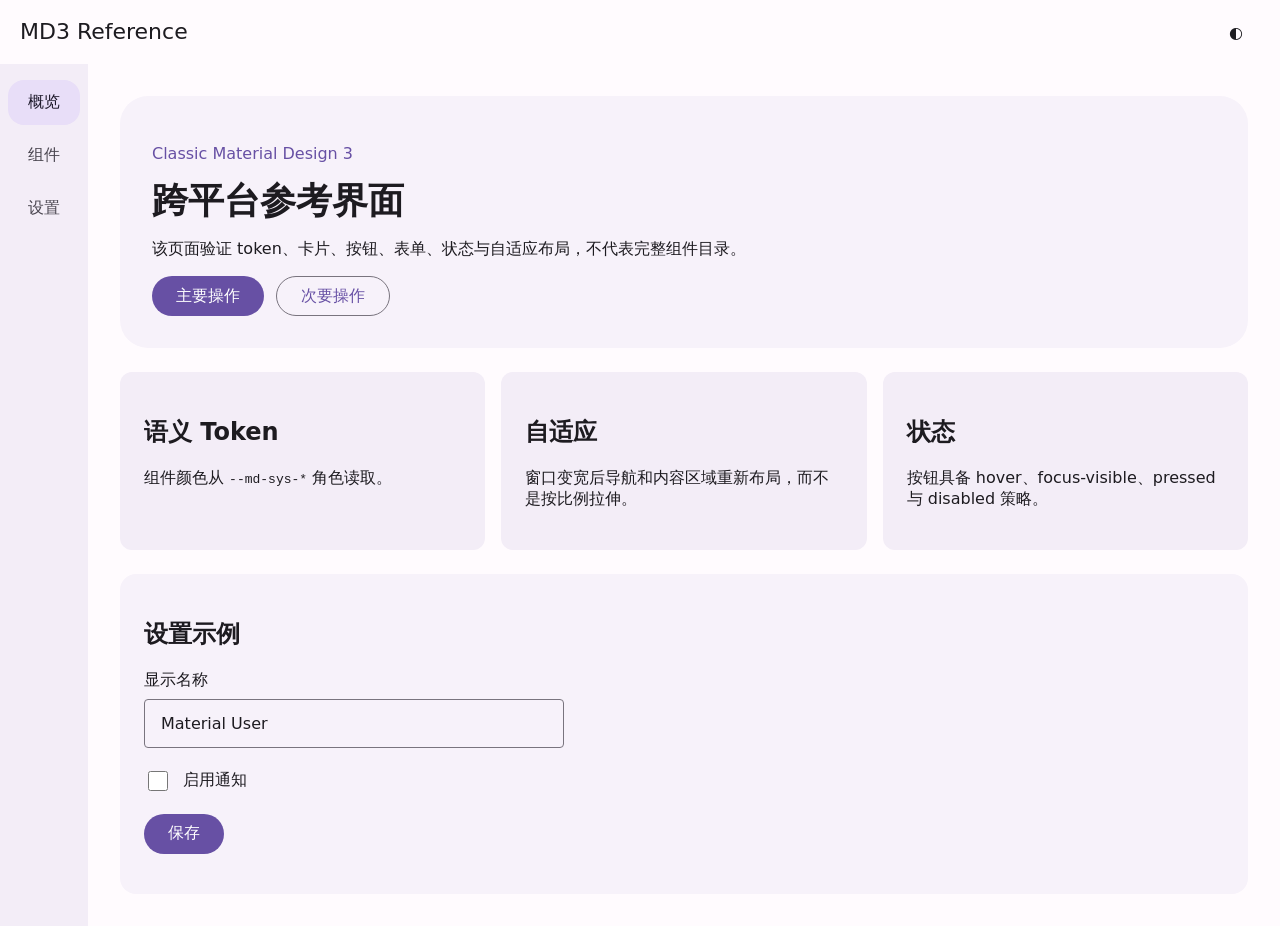
==== examples/reference-app/web/index.html @ a06bdd0f "feat: import Chinese Material Design 3 engineering repository" ====
<!doctype html>
<html lang="zh-CN">
<head>
  <meta charset="utf-8">
  <meta name="viewport" content="width=device-width,initial-scale=1">
  <title>MD3 Reference App</title>
  <link rel="stylesheet" href="../../../tokens/generated/web/tokens.css">
  <link rel="stylesheet" href="styles.css">
</head>
<body>
  <header class="top-app-bar">
    <span class="title">MD3 Reference</span>
    <button class="icon-button" id="themeToggle" aria-label="切换深浅主题">◐</button>
  </header>
  <div class="shell">
    <nav class="nav" aria-label="主要导航">
      <a href="#overview" aria-current="page">概览</a>
      <a href="#components">组件</a>
      <a href="#settings">设置</a>
    </nav>
    <main id="overview">
      <section class="hero">
        <p class="eyebrow">Classic Material Design 3</p>
        <h1>跨平台参考界面</h1>
        <p>该页面验证 token、卡片、按钮、表单、状态与自适应布局，不代表完整组件目录。</p>
        <div class="actions"><button class="filled">主要操作</button><button class="outlined">次要操作</button></div>
      </section>
      <section id="components" class="grid" aria-label="示例卡片">
        <article class="card"><h2>语义 Token</h2><p>组件颜色从 <code>--md-sys-*</code> 角色读取。</p></article>
        <article class="card"><h2>自适应</h2><p>窗口变宽后导航和内容区域重新布局，而不是按比例拉伸。</p></article>
        <article class="card"><h2>状态</h2><p>按钮具备 hover、focus-visible、pressed 与 disabled 策略。</p></article>
      </section>
      <section id="settings" class="form-section">
        <h2>设置示例</h2>
        <label class="field"><span>显示名称</span><input id="name" autocomplete="name" value="Material User"></label>
        <label class="switch-row"><input type="checkbox" id="notifications"><span>启用通知</span></label>
        <button class="filled" id="save">保存</button>
        <p id="status" role="status" aria-live="polite"></p>
      </section>
    </main>
  </div>
  <script src="app.js"></script>
</body>
</html>
---- tokens/generated/web/tokens.css ----
:root {
  --md-sys-color-primary: #6750A4;
  --md-sys-color-on-primary: #FFFFFF;
  --md-sys-color-primary-container: #EADDFF;
  --md-sys-color-on-primary-container: #21005D;
  --md-sys-color-secondary: #625B71;
  --md-sys-color-on-secondary: #FFFFFF;
  --md-sys-color-secondary-container: #E8DEF8;
  --md-sys-color-on-secondary-container: #1D192B;
  --md-sys-color-tertiary: #7D5260;
  --md-sys-color-on-tertiary: #FFFFFF;
  --md-sys-color-tertiary-container: #FFD8E4;
  --md-sys-color-on-tertiary-container: #31111D;
  --md-sys-color-error: #B3261E;
  --md-sys-color-on-error: #FFFFFF;
  --md-sys-color-error-container: #F9DEDC;
  --md-sys-color-on-error-container: #410E0B;
  --md-sys-color-background: #FFFBFE;
  --md-sys-color-on-background: #1D1B20;
  --md-sys-color-surface: #FFFBFE;
  --md-sys-color-on-surface: #1D1B20;
  --md-sys-color-surface-variant: #E7E0EC;
  --md-sys-color-on-surface-variant: #49454F;
  --md-sys-color-outline: #79747E;
  --md-sys-color-outline-variant: #CAC4D0;
  --md-sys-color-shadow: #000000;
  --md-sys-color-scrim: #000000;
  --md-sys-color-inverse-surface: #322F35;
  --md-sys-color-inverse-on-surface: #F5EFF7;
  --md-sys-color-inverse-primary: #D0BCFF;
  --md-sys-color-surface-tint: #6750A4;
  --md-sys-color-surface-dim: #DED8E1;
  --md-sys-color-surface-bright: #FFFBFE;
  --md-sys-color-surface-container-lowest: #FFFFFF;
  --md-sys-color-surface-container-low: #F7F2FA;
  --md-sys-color-surface-container: #F3EDF7;
  --md-sys-color-surface-container-high: #ECE6F0;
  --md-sys-color-surface-container-highest: #E6E0E9;
  --md-sys-color-primary-fixed: #EADDFF;
  --md-sys-color-primary-fixed-dim: #D0BCFF;
  --md-sys-color-on-primary-fixed: #21005D;
  --md-sys-color-on-primary-fixed-variant: #4F378B;
  --md-sys-color-secondary-fixed: #E8DEF8;
  --md-sys-color-secondary-fixed-dim: #CCC2DC;
  --md-sys-color-on-secondary-fixed: #1D192B;
  --md-sys-color-on-secondary-fixed-variant: #4A4458;
  --md-sys-color-tertiary-fixed: #FFD8E4;
  --md-sys-color-tertiary-fixed-dim: #EFB8C8;
  --md-sys-color-on-tertiary-fixed: #31111D;
  --md-sys-color-on-tertiary-fixed-variant: #633B48;
  --md-sys-shape-corner-none: 0px;
  --md-sys-shape-corner-extra-small: 4px;
  --md-sys-shape-corner-small: 8px;
  --md-sys-shape-corner-medium: 12px;
  --md-sys-shape-corner-large: 16px;
  --md-sys-shape-corner-extra-large: 28px;
  --md-sys-shape-corner-full: 9999px;
  --md-sys-elevation-level0: 0px;
  --md-sys-elevation-level1: 1px;
  --md-sys-elevation-level2: 3px;
  --md-sys-elevation-level3: 6px;
  --md-sys-elevation-level4: 8px;
  --md-sys-elevation-level5: 12px;
  --md-sys-state-hovered-opacity: 0.08;
  --md-sys-state-focused-opacity: 0.12;
  --md-sys-state-pressed-opacity: 0.12;
  --md-sys-state-dragged-opacity: 0.16;
  --md-sys-state-disabled-content-opacity: 0.38;
  --md-sys-state-disabled-container-opacity: 0.12;
  --md-sys-motion-duration-short1: 50ms;
  --md-sys-motion-duration-short2: 100ms;
  --md-sys-motion-duration-short3: 150ms;
  --md-sys-motion-duration-short4: 200ms;
  --md-sys-motion-duration-medium1: 250ms;
  --md-sys-motion-duration-medium2: 300ms;
  --md-sys-motion-duration-medium3: 350ms;
  --md-sys-motion-duration-medium4: 400ms;
  --md-sys-motion-duration-long1: 450ms;
  --md-sys-motion-duration-long2: 500ms;
  --md-sys-motion-duration-long3: 550ms;
  --md-sys-motion-duration-long4: 600ms;
  --md-sys-motion-duration-extra-long1: 700ms;
  --md-sys-motion-duration-extra-long2: 800ms;
  --md-sys-motion-duration-extra-long3: 900ms;
  --md-sys-motion-duration-extra-long4: 1000ms;
  --md-sys-motion-easing-standard: cubic-bezier(0.2, 0.0, 0.0, 1.0);
  --md-sys-motion-easing-standard-decelerate: cubic-bezier(0.0, 0.0, 0.0, 1.0);
  --md-sys-motion-easing-standard-accelerate: cubic-bezier(0.3, 0.0, 1.0, 1.0);
  --md-sys-motion-easing-emphasized-decelerate: cubic-bezier(0.05, 0.7, 0.1, 1.0);
  --md-sys-motion-easing-emphasized-accelerate: cubic-bezier(0.3, 0.0, 0.8, 0.15);
  --md-sys-typescale-display-large-size: 57px;
  --md-sys-typescale-display-large-line-height: 64px;
  --md-sys-typescale-display-large-weight: 400;
  --md-sys-typescale-display-large-tracking: -0.25px;
  --md-sys-typescale-display-medium-size: 45px;
  --md-sys-typescale-display-medium-line-height: 52px;
  --md-sys-typescale-display-medium-weight: 400;
  --md-sys-typescale-display-medium-tracking: 0px;
  --md-sys-typescale-display-small-size: 36px;
  --md-sys-typescale-display-small-line-height: 44px;
  --md-sys-typescale-display-small-weight: 400;
  --md-sys-typescale-display-small-tracking: 0px;
  --md-sys-typescale-headline-large-size: 32px;
  --md-sys-typescale-headline-large-line-height: 40px;
  --md-sys-typescale-headline-large-weight: 400;
  --md-sys-typescale-headline-large-tracking: 0px;
  --md-sys-typescale-headline-medium-size: 28px;
  --md-sys-typescale-headline-medium-line-height: 36px;
  --md-sys-typescale-headline-medium-weight: 400;
  --md-sys-typescale-headline-medium-tracking: 0px;
  --md-sys-typescale-headline-small-size: 24px;
  --md-sys-typescale-headline-small-line-height: 32px;
  --md-sys-typescale-headline-small-weight: 400;
  --md-sys-typescale-headline-small-tracking: 0px;
  --md-sys-typescale-title-large-size: 22px;
  --md-sys-typescale-title-large-line-height: 28px;
  --md-sys-typescale-title-large-weight: 400;
  --md-sys-typescale-title-large-tracking: 0px;
  --md-sys-typescale-title-medium-size: 16px;
  --md-sys-typescale-title-medium-line-height: 24px;
  --md-sys-typescale-title-medium-weight: 500;
  --md-sys-typescale-title-medium-tracking: 0.15px;
  --md-sys-typescale-title-small-size: 14px;
  --md-sys-typescale-title-small-line-height: 20px;
  --md-sys-typescale-title-small-weight: 500;
  --md-sys-typescale-title-small-tracking: 0.1px;
  --md-sys-typescale-body-large-size: 16px;
  --md-sys-typescale-body-large-line-height: 24px;
  --md-sys-typescale-body-large-weight: 400;
  --md-sys-typescale-body-large-tracking: 0.5px;
  --md-sys-typescale-body-medium-size: 14px;
  --md-sys-typescale-body-medium-line-height: 20px;
  --md-sys-typescale-body-medium-weight: 400;
  --md-sys-typescale-body-medium-tracking: 0.25px;
  --md-sys-typescale-body-small-size: 12px;
  --md-sys-typescale-body-small-line-height: 16px;
  --md-sys-typescale-body-small-weight: 400;
  --md-sys-typescale-body-small-tracking: 0.4px;
  --md-sys-typescale-label-large-size: 14px;
  --md-sys-typescale-label-large-line-height: 20px;
  --md-sys-typescale-label-large-weight: 500;
  --md-sys-typescale-label-large-tracking: 0.1px;
  --md-sys-typescale-label-medium-size: 12px;
  --md-sys-typescale-label-medium-line-height: 16px;
  --md-sys-typescale-label-medium-weight: 500;
  --md-sys-typescale-label-medium-tracking: 0.5px;
  --md-sys-typescale-label-small-size: 11px;
  --md-sys-typescale-label-small-line-height: 16px;
  --md-sys-typescale-label-small-weight: 500;
  --md-sys-typescale-label-small-tracking: 0.5px;
}
:root[data-theme="dark"] {
  --md-sys-color-primary: #D0BCFF;
  --md-sys-color-on-primary: #381E72;
  --md-sys-color-primary-container: #4F378B;
  --md-sys-color-on-primary-container: #EADDFF;
  --md-sys-color-secondary: #CCC2DC;
  --md-sys-color-on-secondary: #332D41;
  --md-sys-color-secondary-container: #4A4458;
  --md-sys-color-on-secondary-container: #E8DEF8;
  --md-sys-color-tertiary: #EFB8C8;
  --md-sys-color-on-tertiary: #492532;
  --md-sys-color-tertiary-container: #633B48;
  --md-sys-color-on-tertiary-container: #FFD8E4;
  --md-sys-color-error: #F2B8B5;
  --md-sys-color-on-error: #601410;
  --md-sys-color-error-container: #8C1D18;
  --md-sys-color-on-error-container: #F9DEDC;
  --md-sys-color-background: #1C1B1F;
  --md-sys-color-on-background: #E6E1E5;
  --md-sys-color-surface: #141218;
  --md-sys-color-on-surface: #E6E0E9;
  --md-sys-color-surface-variant: #49454F;
  --md-sys-color-on-surface-variant: #CAC4D0;
  --md-sys-color-outline: #938F99;
  --md-sys-color-outline-variant: #49454F;
  --md-sys-color-shadow: #000000;
  --md-sys-color-scrim: #000000;
  --md-sys-color-inverse-surface: #E6E0E9;
  --md-sys-color-inverse-on-surface: #322F35;
  --md-sys-color-inverse-primary: #6750A4;
  --md-sys-color-surface-tint: #D0BCFF;
  --md-sys-color-surface-dim: #141218;
  --md-sys-color-surface-bright: #3B383E;
  --md-sys-color-surface-container-lowest: #0F0D13;
  --md-sys-color-surface-container-low: #1D1B20;
  --md-sys-color-surface-container: #211F26;
  --md-sys-color-surface-container-high: #2B2930;
  --md-sys-color-surface-container-highest: #36343B;
  --md-sys-color-primary-fixed: #EADDFF;
  --md-sys-color-primary-fixed-dim: #D0BCFF;
  --md-sys-color-on-primary-fixed: #21005D;
  --md-sys-color-on-primary-fixed-variant: #4F378B;
  --md-sys-color-secondary-fixed: #E8DEF8;
  --md-sys-color-secondary-fixed-dim: #CCC2DC;
  --md-sys-color-on-secondary-fixed: #1D192B;
  --md-sys-color-on-secondary-fixed-variant: #4A4458;
  --md-sys-color-tertiary-fixed: #FFD8E4;
  --md-sys-color-tertiary-fixed-dim: #EFB8C8;
  --md-sys-color-on-tertiary-fixed: #31111D;
  --md-sys-color-on-tertiary-fixed-variant: #633B48;
}
@media (prefers-color-scheme: dark) { :root:not([data-theme="light"]) {
  --md-sys-color-primary: #D0BCFF;
  --md-sys-color-on-primary: #381E72;
  --md-sys-color-primary-container: #4F378B;
  --md-sys-color-on-primary-container: #EADDFF;
  --md-sys-color-secondary: #CCC2DC;
  --md-sys-color-on-secondary: #332D41;
  --md-sys-color-secondary-container: #4A4458;
  --md-sys-color-on-secondary-container: #E8DEF8;
  --md-sys-color-tertiary: #EFB8C8;
  --md-sys-color-on-tertiary: #492532;
  --md-sys-color-tertiary-container: #633B48;
  --md-sys-color-on-tertiary-container: #FFD8E4;
  --md-sys-color-error: #F2B8B5;
  --md-sys-color-on-error: #601410;
  --md-sys-color-error-container: #8C1D18;
  --md-sys-color-on-error-container: #F9DEDC;
  --md-sys-color-background: #1C1B1F;
  --md-sys-color-on-background: #E6E1E5;
  --md-sys-color-surface: #141218;
  --md-sys-color-on-surface: #E6E0E9;
  --md-sys-color-surface-variant: #49454F;
  --md-sys-color-on-surface-variant: #CAC4D0;
  --md-sys-color-outline: #938F99;
  --md-sys-color-outline-variant: #49454F;
  --md-sys-color-shadow: #000000;
  --md-sys-color-scrim: #000000;
  --md-sys-color-inverse-surface: #E6E0E9;
  --md-sys-color-inverse-on-surface: #322F35;
  --md-sys-color-inverse-primary: #6750A4;
  --md-sys-color-surface-tint: #D0BCFF;
  --md-sys-color-surface-dim: #141218;
  --md-sys-color-surface-bright: #3B383E;
  --md-sys-color-surface-container-lowest: #0F0D13;
  --md-sys-color-surface-container-low: #1D1B20;
  --md-sys-color-surface-container: #211F26;
  --md-sys-color-surface-container-high: #2B2930;
  --md-sys-color-surface-container-highest: #36343B;
  --md-sys-color-primary-fixed: #EADDFF;
  --md-sys-color-primary-fixed-dim: #D0BCFF;
  --md-sys-color-on-primary-fixed: #21005D;
  --md-sys-color-on-primary-fixed-variant: #4F378B;
  --md-sys-color-secondary-fixed: #E8DEF8;
  --md-sys-color-secondary-fixed-dim: #CCC2DC;
  --md-sys-color-on-secondary-fixed: #1D192B;
  --md-sys-color-on-secondary-fixed-variant: #4A4458;
  --md-sys-color-tertiary-fixed: #FFD8E4;
  --md-sys-color-tertiary-fixed-dim: #EFB8C8;
  --md-sys-color-on-tertiary-fixed: #31111D;
  --md-sys-color-on-tertiary-fixed-variant: #633B48;
} }
---- examples/reference-app/web/styles.css ----
*{box-sizing:border-box}html{font-family:Roboto,system-ui,sans-serif;background:var(--md-sys-color-background);color:var(--md-sys-color-on-background)}body{margin:0;background:var(--md-sys-color-background);color:var(--md-sys-color-on-background)}button,input{font:inherit}.top-app-bar{height:64px;display:flex;align-items:center;justify-content:space-between;padding:0 20px;background:var(--md-sys-color-surface);position:sticky;top:0;z-index:2}.title{font-size:22px;line-height:28px}.icon-button{width:48px;height:48px;border:0;border-radius:9999px;background:transparent;color:var(--md-sys-color-on-surface);cursor:pointer}.icon-button:hover{background:color-mix(in srgb,var(--md-sys-color-on-surface) 8%,transparent)}.icon-button:focus-visible,.filled:focus-visible,.outlined:focus-visible,input:focus-visible,a:focus-visible{outline:3px solid var(--md-sys-color-primary);outline-offset:2px}.shell{display:grid;grid-template-columns:88px minmax(0,1fr);min-height:calc(100vh - 64px)}.nav{padding:16px 8px;display:flex;flex-direction:column;gap:8px;background:var(--md-sys-color-surface-container)}.nav a{color:var(--md-sys-color-on-surface-variant);text-decoration:none;padding:12px 8px;border-radius:var(--md-sys-shape-corner-large);text-align:center}.nav a[aria-current=page]{background:var(--md-sys-color-secondary-container);color:var(--md-sys-color-on-secondary-container)}main{max-width:1200px;width:100%;margin:0 auto;padding:32px}.hero{padding:32px;border-radius:var(--md-sys-shape-corner-extra-large);background:var(--md-sys-color-surface-container-low)}.hero h1{font-size:36px;line-height:44px;margin:8px 0}.eyebrow{color:var(--md-sys-color-primary);font-weight:500}.actions{display:flex;gap:12px;flex-wrap:wrap}.filled,.outlined{min-height:40px;padding:0 24px;border-radius:9999px;cursor:pointer}.filled{border:0;background:var(--md-sys-color-primary);color:var(--md-sys-color-on-primary)}.outlined{background:transparent;border:1px solid var(--md-sys-color-outline);color:var(--md-sys-color-primary)}.filled:hover{filter:brightness(.96)}.filled:active,.outlined:active{transform:translateY(1px)}.grid{display:grid;grid-template-columns:repeat(3,minmax(0,1fr));gap:16px;margin-top:24px}.card{padding:24px;border-radius:var(--md-sys-shape-corner-medium);background:var(--md-sys-color-surface-container);color:var(--md-sys-color-on-surface)}.form-section{margin-top:24px;padding:24px;border-radius:var(--md-sys-shape-corner-large);background:var(--md-sys-color-surface-container-low)}.field{display:grid;gap:8px;max-width:420px}.field input{padding:14px 16px;border:1px solid var(--md-sys-color-outline);border-radius:var(--md-sys-shape-corner-extra-small);background:transparent;color:var(--md-sys-color-on-surface)}.switch-row{display:flex;gap:12px;align-items:center;margin:20px 0}.switch-row input{width:20px;height:20px}@media(max-width:760px){.shell{display:block}.nav{position:fixed;bottom:0;left:0;right:0;z-index:3;display:grid;grid-template-columns:repeat(3,1fr);padding:8px;background:var(--md-sys-color-surface-container)}main{padding:20px 16px 96px}.grid{grid-template-columns:1fr}.hero{padding:24px}.hero h1{font-size:32px;line-height:40px}}@media(prefers-reduced-motion:reduce){*{scroll-behavior:auto!important;transition:none!important;animation:none!important}.filled:active,.outlined:active{transform:none}}
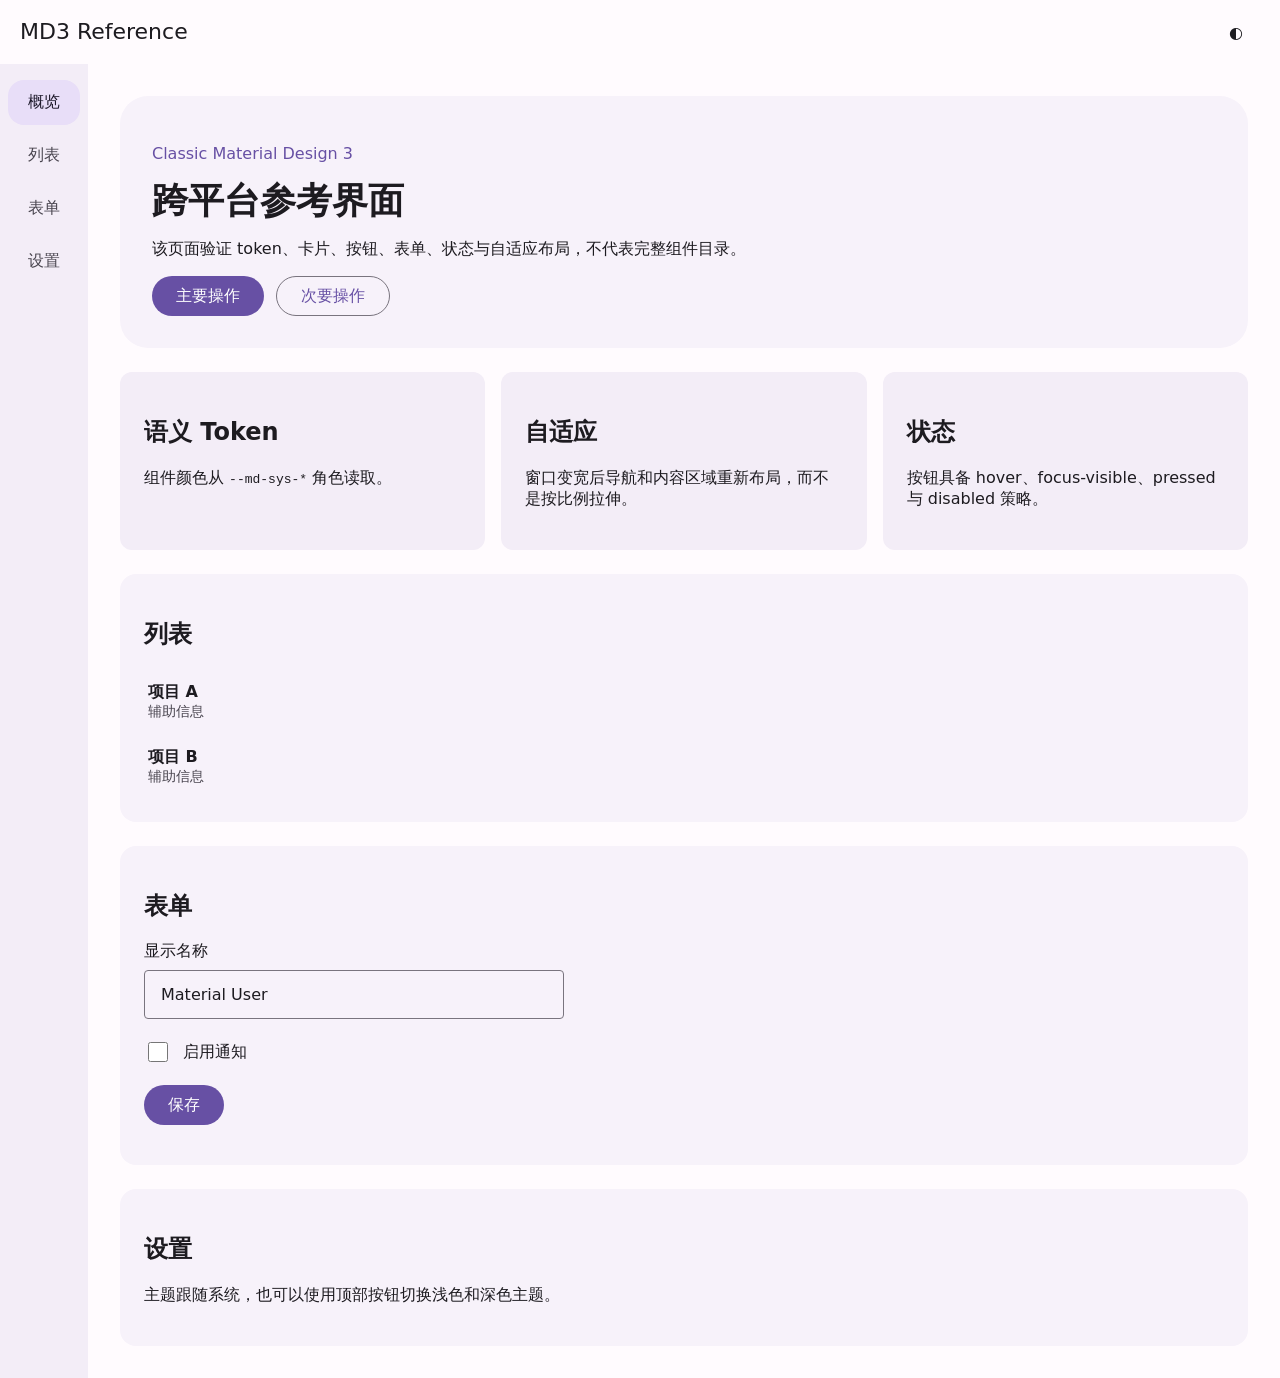
==== commit ecaf6f2d: "feat: sync final Chinese v0.2.0 repository" ====
--- a/examples/reference-app/web/index.html
+++ b/examples/reference-app/web/index.html
@@ -15,27 +15,37 @@
   <div class="shell">
     <nav class="nav" aria-label="主要导航">
       <a href="#overview" aria-current="page">概览</a>
-      <a href="#components">组件</a>
+      <a href="#list">列表</a>
+      <a href="#form">表单</a>
       <a href="#settings">设置</a>
     </nav>
-    <main id="overview">
+    <main id="overview" data-reference-id="reference-overview">
       <section class="hero">
         <p class="eyebrow">Classic Material Design 3</p>
         <h1>跨平台参考界面</h1>
         <p>该页面验证 token、卡片、按钮、表单、状态与自适应布局，不代表完整组件目录。</p>
         <div class="actions"><button class="filled">主要操作</button><button class="outlined">次要操作</button></div>
       </section>
-      <section id="components" class="grid" aria-label="示例卡片">
+      <section id="overview-cards" class="grid" aria-label="示例卡片">
         <article class="card"><h2>语义 Token</h2><p>组件颜色从 <code>--md-sys-*</code> 角色读取。</p></article>
         <article class="card"><h2>自适应</h2><p>窗口变宽后导航和内容区域重新布局，而不是按比例拉伸。</p></article>
         <article class="card"><h2>状态</h2><p>按钮具备 hover、focus-visible、pressed 与 disabled 策略。</p></article>
       </section>
-      <section id="settings" class="form-section">
-        <h2>设置示例</h2>
+
+      <section id="list" class="form-section" data-reference-id="reference-list">
+        <h2>列表</h2>
+        <div class="reference-list"><div><strong>项目 A</strong><span>辅助信息</span></div><div><strong>项目 B</strong><span>辅助信息</span></div></div>
+      </section>
+      <section id="form" class="form-section" data-reference-id="reference-form">
+        <h2>表单</h2>
         <label class="field"><span>显示名称</span><input id="name" autocomplete="name" value="Material User"></label>
         <label class="switch-row"><input type="checkbox" id="notifications"><span>启用通知</span></label>
         <button class="filled" id="save">保存</button>
         <p id="status" role="status" aria-live="polite"></p>
+      </section>
+      <section id="settings" class="form-section" data-reference-id="reference-settings">
+        <h2>设置</h2>
+        <p>主题跟随系统，也可以使用顶部按钮切换浅色和深色主题。</p>
       </section>
     </main>
   </div>
--- a/examples/reference-app/web/styles.css
+++ b/examples/reference-app/web/styles.css
@@ -1,2 +1,3 @@
 
 *{box-sizing:border-box}html{font-family:Roboto,system-ui,sans-serif;background:var(--md-sys-color-background);color:var(--md-sys-color-on-background)}body{margin:0;background:var(--md-sys-color-background);color:var(--md-sys-color-on-background)}button,input{font:inherit}.top-app-bar{height:64px;display:flex;align-items:center;justify-content:space-between;padding:0 20px;background:var(--md-sys-color-surface);position:sticky;top:0;z-index:2}.title{font-size:22px;line-height:28px}.icon-button{width:48px;height:48px;border:0;border-radius:9999px;background:transparent;color:var(--md-sys-color-on-surface);cursor:pointer}.icon-button:hover{background:color-mix(in srgb,var(--md-sys-color-on-surface) 8%,transparent)}.icon-button:focus-visible,.filled:focus-visible,.outlined:focus-visible,input:focus-visible,a:focus-visible{outline:3px solid var(--md-sys-color-primary);outline-offset:2px}.shell{display:grid;grid-template-columns:88px minmax(0,1fr);min-height:calc(100vh - 64px)}.nav{padding:16px 8px;display:flex;flex-direction:column;gap:8px;background:var(--md-sys-color-surface-container)}.nav a{color:var(--md-sys-color-on-surface-variant);text-decoration:none;padding:12px 8px;border-radius:var(--md-sys-shape-corner-large);text-align:center}.nav a[aria-current=page]{background:var(--md-sys-color-secondary-container);color:var(--md-sys-color-on-secondary-container)}main{max-width:1200px;width:100%;margin:0 auto;padding:32px}.hero{padding:32px;border-radius:var(--md-sys-shape-corner-extra-large);background:var(--md-sys-color-surface-container-low)}.hero h1{font-size:36px;line-height:44px;margin:8px 0}.eyebrow{color:var(--md-sys-color-primary);font-weight:500}.actions{display:flex;gap:12px;flex-wrap:wrap}.filled,.outlined{min-height:40px;padding:0 24px;border-radius:9999px;cursor:pointer}.filled{border:0;background:var(--md-sys-color-primary);color:var(--md-sys-color-on-primary)}.outlined{background:transparent;border:1px solid var(--md-sys-color-outline);color:var(--md-sys-color-primary)}.filled:hover{filter:brightness(.96)}.filled:active,.outlined:active{transform:translateY(1px)}.grid{display:grid;grid-template-columns:repeat(3,minmax(0,1fr));gap:16px;margin-top:24px}.card{padding:24px;border-radius:var(--md-sys-shape-corner-medium);background:var(--md-sys-color-surface-container);color:var(--md-sys-color-on-surface)}.form-section{margin-top:24px;padding:24px;border-radius:var(--md-sys-shape-corner-large);background:var(--md-sys-color-surface-container-low)}.field{display:grid;gap:8px;max-width:420px}.field input{padding:14px 16px;border:1px solid var(--md-sys-color-outline);border-radius:var(--md-sys-shape-corner-extra-small);background:transparent;color:var(--md-sys-color-on-surface)}.switch-row{display:flex;gap:12px;align-items:center;margin:20px 0}.switch-row input{width:20px;height:20px}@media(max-width:760px){.shell{display:block}.nav{position:fixed;bottom:0;left:0;right:0;z-index:3;display:grid;grid-template-columns:repeat(3,1fr);padding:8px;background:var(--md-sys-color-surface-container)}main{padding:20px 16px 96px}.grid{grid-template-columns:1fr}.hero{padding:24px}.hero h1{font-size:32px;line-height:40px}}@media(prefers-reduced-motion:reduce){*{scroll-behavior:auto!important;transition:none!important;animation:none!important}.filled:active,.outlined:active{transform:none}}
+.reference-list{display:grid;gap:2px}.reference-list>div{display:flex;flex-direction:column;padding:12px 4px}.reference-list span{color:var(--md-sys-color-on-surface-variant);font-size:14px}
